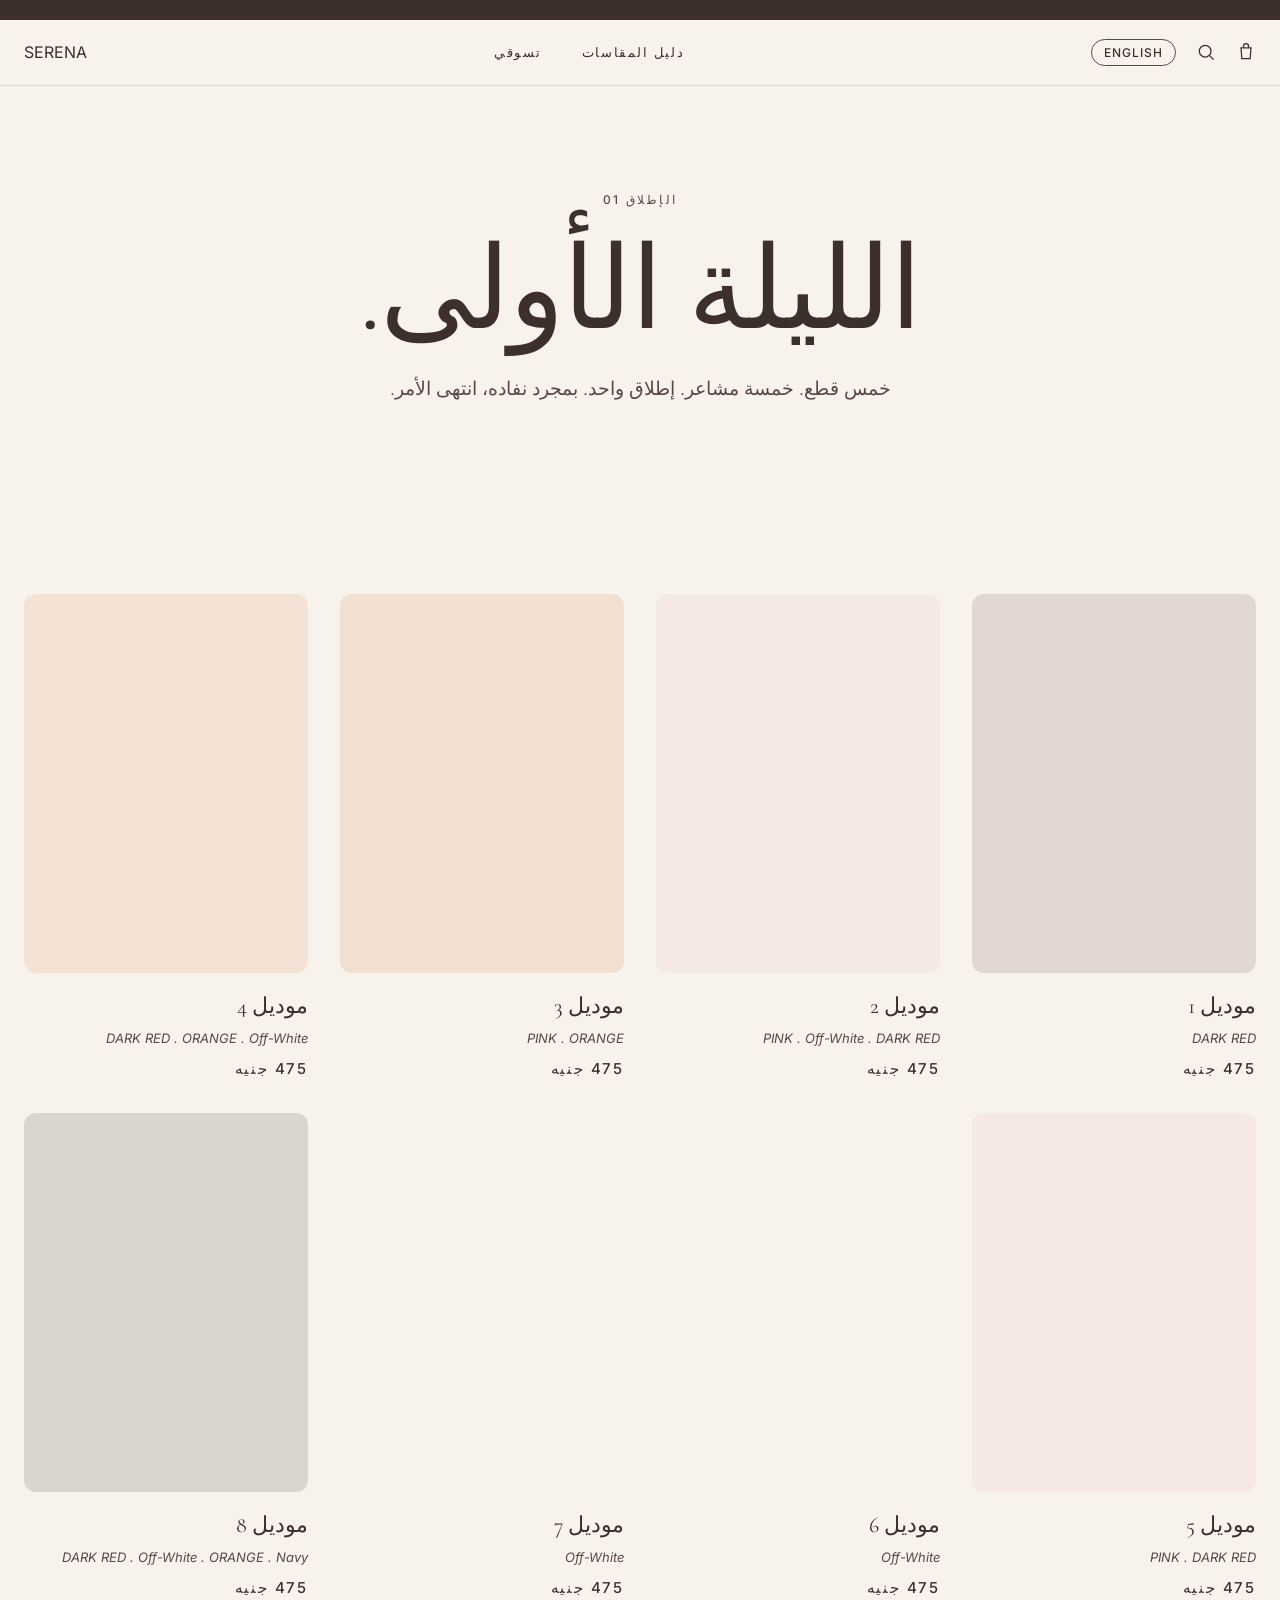
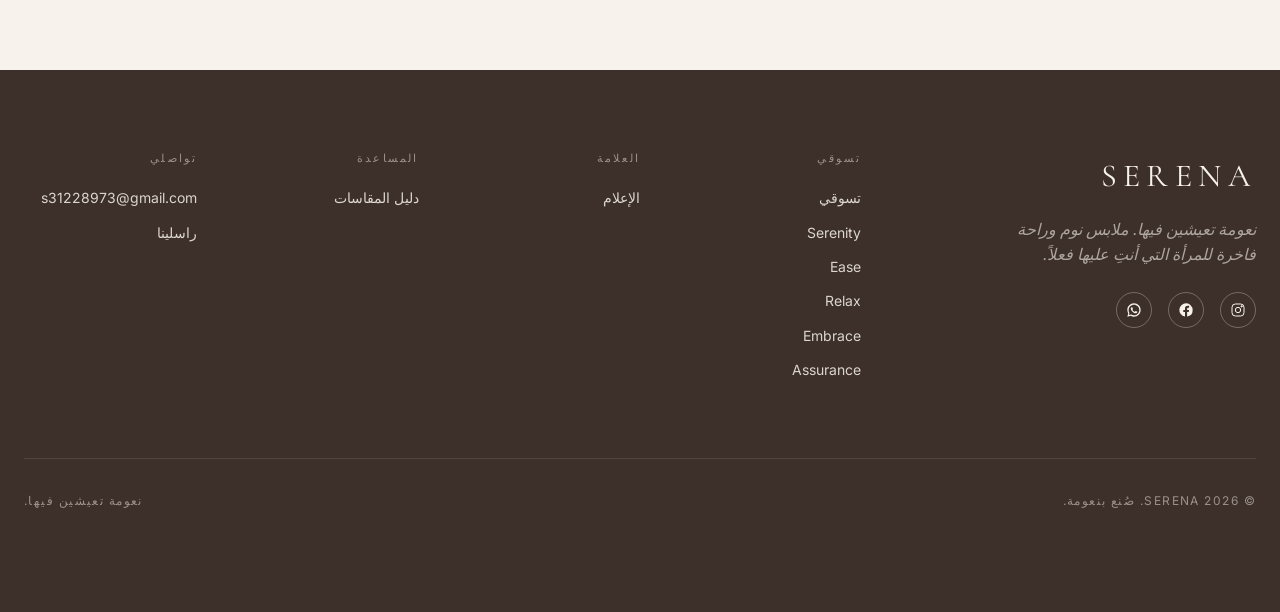
==== collections.html @ 930c895a "Add files via upload" ====
<!DOCTYPE html>
<html lang="ar" dir="rtl">
<head>
  <meta charset="UTF-8">
  <meta name="viewport" content="width=device-width, initial-scale=1.0">
  <title>Shop — SERENA | The First Night</title>
  <link rel="preconnect" href="https://fonts.googleapis.com">
  <link rel="preconnect" href="https://fonts.gstatic.com" crossorigin>
  <link href="https://fonts.googleapis.com/css2?family=Cormorant+Garamond:ital,wght@0,300;0,400;0,500;1,300;1,400&family=Inter:wght@300;400;500;600&display=swap" rel="stylesheet">
  <link rel="stylesheet" href="css/style.css">
</head>
<body>

  <div class="announce">
    <div class="announce__track">
    </div>
  </div>

  <nav class="nav">
    <div class="nav__inner">
      <a href="index.html" class="nav__logo">SERENA</a>
      <div class="nav__links">
        <a href="collections.html" style="color:var(--cocoa);font-weight:500" data-i18n="nav_shop"></a>
        <a href="size-guide.html" data-i18n="nav_size_guide"></a>
     
      </div>
      <div class="nav__actions">
        <button id="lang-toggle-btn" onclick="toggleLang()"></button>
        <svg class="nav__icon" viewBox="0 0 24 24" fill="none" stroke="currentColor" stroke-width="1.5"><circle cx="11" cy="11" r="7"/><path d="m21 21-4.35-4.35"/></svg>
        <a href="#" data-open-bag style="position:relative">
          <svg class="nav__icon" viewBox="0 0 24 24" fill="none" stroke="currentColor" stroke-width="1.5"><path d="M6 7h12l-1 13H7L6 7Z"/><path d="M9 7V5a3 3 0 0 1 6 0v2"/></svg>
          <span id="bag-count" style="display:none;position:absolute;top:-6px;right:-10px;background:var(--cocoa);color:var(--linen);width:18px;height:18px;border-radius:50%;font-size:10px;align-items:center;justify-content:center;">0</span>
        </a>
      </div>
    </div>
  </nav>

  <header class="coll-header">
    <div class="container">
      <span class="eyebrow" data-i18n="coll_page_eyebrow"></span>
      <h1 class="display" data-i18n="coll_page_h1"></h1>
      <p class="lede mx-auto text-center mt-md" data-i18n="coll_page_p"></p>
    </div>
  </header>

  <section class="container">
    <div class="filters"></div>

    <div class="products products--four">

      <a href="product.html?id=model1" class="product fade-up">
        <div class="product__media" style="background:#5B1A2E22;display:flex;align-items:center;justify-content:center;">
          <img src="images/model1-maroon-1.jpg" alt="موديل 1" style="width:100%;height:100%;object-fit:cover" onerror="this.style.display='none'">
        </div>
          <div class="product__name">موديل 1</div>
          <div class="product__mood"> DARK RED </div>
          <div class="product__price">475 جنيه</div>
        </a>

        <a href="product.html?id=model2" class="product fade-up">
          <div class="product__media" style="background:#E8A0B022;">
            <img src="images/model2-pink-1.jpg" alt="موديل 2" style="width:100%;height:100%;object-fit:cover" onerror="this.style.display='none'">
          </div>
          <div class="product__name">موديل 2</div>
          <div class="product__mood"> PINK . Off-White . DARK RED </div>
          <div class="product__price">475 جنيه</div>
        </a>

        <a href="product.html?id=model3" class="product fade-up">
          <div class="product__media" style="background:#C75B2A22;">
            <img src="images/model3-pink-1.jpg" alt="موديل 3" style="width:100%;height:100%;object-fit:cover" onerror="this.style.display='none'">
          </div>
          <div class="product__name">موديل 3</div>
          <div class="product__mood"> PINK . ORANGE </div>
          <div class="product__price">475 جنيه</div>
        </a>

        <a href="product.html?id=model4" class="product fade-up">
          <div class="product__media" style="background:#E07B3A22;">
            <img src="images/model4-maroon-1.jpg" alt="موديل 4" style="width:100%;height:100%;object-fit:cover" onerror="this.style.display='none'">
          </div>
          <div class="product__name">موديل 4</div>
          <div class="product__mood"> DARK RED . ORANGE . Off-White </div>
          <div class="product__price">475 جنيه</div>
        </a>

        <a href="product.html?id=model5" class="product fade-up">
          <div class="product__media" style="background:#E8A0B022;">
            <img src="images/model5-pink-1.jpg" alt="موديل 5" style="width:100%;height:100%;object-fit:cover" onerror="this.style.display='none'">
          </div>
          <div class="product__name">موديل 5</div>
          <div class="product__mood"> PINK . DARK RED </div>
          <div class="product__price">475 جنيه</div>
        </a>

        <a href="product.html?id=model6" class="product fade-up">
          <div class="product__media" style="background:#F5ECD722;">
            <img src="images/model6-offwhite-1.jpg" alt="موديل 6" style="width:100%;height:100%;object-fit:cover" onerror="this.style.display='none'">
          </div>
          <div class="product__name">موديل 6</div>
          <div class="product__mood"> Off-White </div>
          <div class="product__price">475 جنيه</div>
        </a>

        <a href="product.html?id=model7" class="product fade-up">
          <div class="product__media" style="background:#F5ECD722;">
            <img src="images/model7-offwhite-1.jpg" alt="موديل 7" style="width:100%;height:100%;object-fit:cover" onerror="this.style.display='none'">
          </div>
          <div class="product__name">موديل 7</div>
          <div class="product__mood"> Off-White </div>
          <div class="product__price">475 جنيه</div>
        </a>

        <a href="product.html?id=model8" class="product fade-up">
          <div class="product__media" style="background:#1A1A1A22;">
            <img src="images/model8-maroon-1.jpg" alt="موديل 8" style="width:100%;height:100%;object-fit:cover" onerror="this.style.display='none'">
          </div>
          <div class="product__name">موديل 8</div>
          <div class="product__mood"> DARK RED . Off-White . ORANGE . Navy </div>
          <div class="product__price">475 جنيه</div>
        </a>


    
  </section>

  

  <!-- FOOTER -->
  <footer class="footer">
    <div class="container">
      <div class="footer__grid">
        <div class="footer__brand">
          <div class="footer__brand-name">SERENA</div>
          <p class="footer__tagline" data-i18n="footer_tagline"></p>
          <div class="footer__social">
            <a href="https://www.instagram.com/serena.official1" aria-label="Instagram" target="_blank">
              <svg width="16" height="16" viewBox="0 0 24 24" fill="none" stroke="currentColor" stroke-width="1.5">
                <rect x="3" y="3" width="18" height="18" rx="5"/>
                <circle cx="12" cy="12" r="4"/>
                <circle cx="17.5" cy="6.5" r="1" fill="currentColor"/>
              </svg>
            </a>
            <a href="https://www.facebook.com/serena.official1" aria-label="Facebook" target="_blank">
              <svg width="16" height="16" viewBox="0 0 24 24" fill="currentColor">
                <path d="M22 12a10 10 0 1 0-11.5 9.9v-7H7.9V12h2.6V9.8c0-2.6 1.5-4 3.9-4 1.1 0 2.3.2 2.3.2v2.5h-1.3c-1.3 0-1.7.8-1.7 1.6V12h2.9l-.5 2.9h-2.4v7A10 10 0 0 0 22 12Z"/>
              </svg>
            </a>
            <a href="https://wa.me/201037811655" aria-label="WhatsApp" target="_blank">
        <svg width="16" height="16" viewBox="0 0 24 24" fill="currentColor">
          <path d="M12 2C6.48 2 2 6.48 2 12c0 1.85.5 3.58 1.36 5.07L2 22l5.07-1.33A9.94 9.94 0 0 0 12 22c5.52 0 10-4.48 10-10S17.52 2 12 2Zm0 18c-1.6 0-3.1-.44-4.38-1.2l-.31-.18-3.01.79.8-2.93-.2-.32A7.94 7.94 0 0 1 4 12c0-4.41 3.59-8 8-8s8 3.59 8 8-3.59 8-8 8Zm4.4-5.6c-.24-.12-1.42-.7-1.64-.78-.22-.08-.38-.12-.54.12-.16.24-.62.78-.76.94-.14.16-.28.18-.52.06-.24-.12-1.01-.37-1.92-1.18-.71-.63-1.19-1.42-1.33-1.66-.14-.24-.02-.37.1-.49.11-.11.24-.28.36-.42.12-.14.16-.24.24-.4.08-.16.04-.3-.02-.42-.06-.12-.54-1.3-.74-1.78-.2-.47-.4-.4-.54-.41h-.46c-.16 0-.42.06-.64.3-.22.24-.84.82-.84 2s.86 2.32.98 2.48c.12.16 1.69 2.58 4.1 3.62.57.25 1.02.4 1.37.51.58.18 1.1.16 1.52.1.46-.07 1.42-.58 1.62-1.14.2-.56.2-1.04.14-1.14-.06-.1-.22-.16-.46-.28Z"/>
        </svg>
      </a>
          </div>
        </div>
        <div class="footer__col">
          <h4 data-i18n="footer_shop"></h4>
          <ul>
            <li><a href="collections.html" data-i18n="footer_shop"></a></li>
            <li><a href="collections.html">Serenity</a></li>
            <li><a href="collections.html">Ease</a></li>
            <li><a href="collections.html">Relax</a></li>
            <li><a href="collections.html">Embrace</a></li>
            <li><a href="collections.html">Assurance</a></li>
          </ul>
        </div>
        <div class="footer__col">
          <h4 data-i18n="footer_brand"></h4>
          <ul>
           
            <li><a href="#" data-i18n="footer_press"></a></li>
          </ul>
        </div>
        <div class="footer__col">
          <h4 data-i18n="footer_help"></h4>
          <ul>
          
            <li><a href="size-guide.html" data-i18n="footer_size"></a></li>
            
          </ul>
        </div>
        <div class="footer__col">
          <h4 data-i18n="footer_contact"></h4>
          <ul>
            <li><a href="mailto:s31228973@gmail.com">s31228973@gmail.com</a></li>
            <li><a href="#" data-i18n="footer_dm"></a></li>
          </ul>
        </div>
      </div>
      <div class="footer__bottom">
        <div data-i18n="footer_copy"></div>
        <div data-i18n="footer_sub"></div>
      </div>
    </div>
  </footer>

  <!-- BAG DRAWER -->
  <div class="drawer__overlay" id="drawer-overlay"></div>
  <aside class="drawer" id="drawer">
    <div class="drawer__head">
      <h3 data-i18n="bag_title"></h3>
      <button class="drawer__close" id="drawer-close">✕</button>
    </div>
    <div class="drawer__body" id="drawer-body"></div>
    <div class="drawer__foot" id="drawer-foot">
      <div class="drawer__total"><span data-i18n="bag_subtotal"></span><span id="drawer-total">$0</span></div>
      <a href="#" class="btn btn--primary" data-i18n="bag_checkout"></a>
    </div>
  </aside>

  <div class="toast" id="toast"></div>

  <script src="js/lang.js"></script>
  <script src="js/main.js"></script>
</body>
</html>
---- css/style.css ----
/* =============================================
   SERENA — Brand Stylesheet
   Premium sleepwear & loungewear for women.
   ============================================= */

/* ---------- TOKENS ---------- */
:root {
  --cocoa: #3D2F2A;
  --cocoa-soft: #5A4842;
  --sand: #E8DCC4;
  --linen: #F7F3EC;
  --warm-beige: #C9A87C;
  --accent-gold: #D4A574;
  --white: #FFFFFF;
  --border: rgba(61, 47, 42, 0.12);
  --shadow-sm: 0 2px 8px rgba(61, 47, 42, 0.04);
  --shadow-md: 0 8px 24px rgba(61, 47, 42, 0.08);
  --shadow-lg: 0 20px 60px rgba(61, 47, 42, 0.12);

  --font-display: 'Cormorant Garamond', 'Times New Roman', serif;
  --font-body: 'Inter', -apple-system, BlinkMacSystemFont, sans-serif;

  --tracking-wide: 0.12em;
  --tracking-wider: 0.2em;

  --radius-sm: 4px;
  --radius-md: 12px;
  --radius-pill: 999px;

  --t-fast: 200ms ease;
  --t-base: 400ms ease;
  --t-slow: 700ms ease;
}

/* ---------- RESET ---------- */
*, *::before, *::after { box-sizing: border-box; margin: 0; padding: 0; }
html { scroll-behavior: smooth; }
body {
  font-family: var(--font-body);
  font-weight: 400;
  font-size: 16px;
  line-height: 1.6;
  color: var(--cocoa);
  background: var(--linen);
  -webkit-font-smoothing: antialiased;
  -moz-osx-font-smoothing: grayscale;
}
img, svg { max-width: 100%; display: block; }
a { color: inherit; text-decoration: none; }
button { font-family: inherit; cursor: pointer; border: none; background: none; }
input, select, textarea { font-family: inherit; font-size: inherit; }
ul, ol { list-style: none; }

/* ---------- TYPOGRAPHY ---------- */
.display, .h1, .h2, .h3 {
  font-family: var(--font-display);
  font-weight: 300;
  line-height: 1.1;
  letter-spacing: -0.01em;
}
.display { font-size: clamp(56px, 9vw, 120px); font-weight: 300; }
.h1 { font-size: clamp(40px, 6vw, 80px); }
.h2 { font-size: clamp(32px, 4.5vw, 56px); }
.h3 { font-size: clamp(24px, 3vw, 36px); }

.eyebrow {
  font-family: var(--font-body);
  font-size: 12px;
  font-weight: 500;
  text-transform: uppercase;
  letter-spacing: var(--tracking-wider);
  color: var(--cocoa-soft);
  display: inline-block;
  margin-bottom: 20px;
}

.lede {
  font-size: clamp(17px, 1.5vw, 20px);
  line-height: 1.7;
  color: var(--cocoa-soft);
  font-weight: 300;
  max-width: 640px;
}

.serif-italic { font-style: italic; font-weight: 400; }

/* ---------- LAYOUT ---------- */
.container {
  width: 100%;
  max-width: 1280px;
  margin: 0 auto;
  padding: 0 24px 70px;
}
.container--narrow { max-width: 880px; }
.section { padding: clamp(64px, 10vw, 140px) 0; }
.section--tight { padding: clamp(48px, 7vw, 96px) 0; }
.text-center { text-align: center; }
.mx-auto { margin-left: auto; margin-right: auto; }

/* ---------- ANNOUNCEMENT BAR ---------- */
.announce {
  background: var(--cocoa);
  color: var(--linen);
  font-size: 12px;
  letter-spacing: var(--tracking-wide);
  text-align: center;
  padding: 10px 16px;
  overflow: hidden;
  position: relative;
}
.announce__track {
  display: flex;
  gap: 80px;
  animation: scrollAnnounce 30s linear infinite;
  white-space: nowrap;
}
.announce__track span { display: inline-block; }
@keyframes scrollAnnounce {
  from { transform: translateX(0); }
  to { transform: translateX(-50%); }
}

/* ---------- NAV ---------- */
.nav {
  position: sticky;
  top: 0;
  z-index: 50;
  background: rgba(247, 243, 236, 0.85);
  backdrop-filter: blur(12px);
  -webkit-backdrop-filter: blur(12px);
  border-bottom: 1px solid var(--border);
}
.nav__inner {
  display: flex;
  align-items: center;
  justify-content: space-between;
  padding: 18px 24px;
  max-width: 1440px;
  margin: 0 auto;
}
.nav__logo {
  display: flex;
  align-items: center;
}

.nav__logo img {
  height: 80px;
  width: auto;
}
.nav__links {
  display: flex;
  gap: 40px;
  font-size: 13px;
  letter-spacing: var(--tracking-wide);
  text-transform: uppercase;
}
.nav__links a { position: relative; padding: 4px 0; }
.nav__links a::after {
  content: '';
  position: absolute;
  bottom: -2px;
  left: 0;
  width: 0;
  height: 1px;
  background: var(--cocoa);
  transition: width var(--t-base);
}
.nav__links a:hover::after { width: 100%; }
.nav__actions {
  display: flex;
  gap: 20px;
  align-items: center;
}
.nav__icon {
  width: 20px;
  height: 20px;
  cursor: pointer;
  transition: opacity var(--t-fast);
}
.nav__icon:hover { opacity: 0.6; }
.nav__mobile-toggle { display: none; }

@media (max-width: 768px) {
  .nav__mobile-toggle {
    display: flex;
    flex-direction: column;
    gap: 4px;
  }
  .nav__mobile-toggle span {
    width: 20px;
    height: 1.5px;
    background: var(--cocoa);
    transition: transform var(--t-base);
  }
}

/* ---------- BUTTONS ---------- */
.btn {
  display: inline-flex;
  align-items: center;
  justify-content: center;
  gap: 8px;
  padding: 14px 32px;
  font-family: var(--font-body);
  font-size: 13px;
  font-weight: 500;
  letter-spacing: var(--tracking-wide);
  text-transform: uppercase;
  border-radius: var(--radius-pill);
  cursor: pointer;
  transition: all var(--t-base);
  border: 1px solid transparent;
}
.btn--primary {
  background: var(--cocoa);
  color: var(--linen);
}
.btn--primary:hover {
  background: var(--cocoa-soft);
  transform: translateY(-1px);
  box-shadow: var(--shadow-md);
}
.btn--ghost {
  background: transparent;
  color: var(--cocoa);
  border-color: var(--cocoa);
}
.btn--ghost:hover {
  background: var(--cocoa);
  color: var(--linen);
}
.btn--link {
  padding: 6px 0;
  background: transparent;
  color: var(--cocoa);
  border: none;
  border-bottom: 1px solid var(--cocoa);
  border-radius: 0;
  text-transform: uppercase;
}
.btn--lg { padding: 18px 44px; font-size: 14px; }

/* ---------- HERO ---------- */
.hero {
  position: relative;
  min-height: 92vh;
  display: flex;
  align-items: center;
  overflow: hidden;
  background: var(--linen);
}
.hero__bg {
  position: absolute;
  inset: 0;
  z-index: 0;
}
.hero__bg svg { width: 100%; height: 100%; }
.hero__content {
  position: relative;
  z-index: 2;
  max-width: 720px;
  padding: 80px 0;
}
.hero__eyebrow { color: var(--warm-beige); }
.hero__actions {
  display: flex;
  gap: 16px;
  margin-top: 40px;
  flex-wrap: wrap;
}
.hero__scroll {
  position: absolute;
  bottom: 40px;
  left: 50%;
  transform: translateX(-50%);
  font-size: 11px;
  letter-spacing: var(--tracking-wider);
  text-transform: uppercase;
  color: var(--cocoa-soft);
  z-index: 2;
  display: flex;
  flex-direction: column;
  align-items: center;
  gap: 8px;
  opacity: 0.7;
}
.hero__scroll-line {
  width: 1px;
  height: 40px;
  background: var(--cocoa);
  animation: scrollLine 2s ease-in-out infinite;
  transform-origin: top;
}
@keyframes scrollLine {
  0%, 100% { transform: scaleY(0.4); }
  50% { transform: scaleY(1); }
}

/* ---------- MARQUEE / KEYWORDS ---------- */
.keywords {
  background: var(--sand);
  padding: 24px 0;
  overflow: hidden;
  border-top: 1px solid var(--border);
  border-bottom: 1px solid var(--border);
}
.keywords__track {
  display: flex;
  gap: 60px;
  animation: scrollKeywords 40s linear infinite;
  white-space: nowrap;
  font-family: var(--font-display);
  font-size: 32px;
  font-style: italic;
  color: var(--cocoa);
  font-weight: 300;
}
.keywords__track span { display: inline-block; padding: 0 30px; }
.keywords__dot {
  display: inline-block;
  width: 6px;
  height: 6px;
  border-radius: 50%;
  background: var(--warm-beige);
  vertical-align: middle;
  margin: 0 30px;
}
@keyframes scrollKeywords {
  from { transform: translateX(0); }
  to { transform: translateX(-50%); }
}

/* ---------- PROMISES / FIVE WORDS ---------- */
.promises {
  background: var(--linen);
}
.promises__grid {
  display: grid;
  grid-template-columns: repeat(5, 1fr);
  gap: 24px;
  margin-top: 80px;
}
.promise {
  text-align: center;
  padding: 32px 16px;
  position: relative;
}
.promise__num {
  font-family: var(--font-display);
  font-size: 14px;
  letter-spacing: var(--tracking-wider);
  color: var(--warm-beige);
  margin-bottom: 16px;
}
.promise__word {
  font-family: var(--font-display);
  font-size: 28px;
  font-weight: 400;
  margin-bottom: 12px;
  font-style: italic;
}
.promise__desc {
  font-size: 13px;
  color: var(--cocoa-soft);
  line-height: 1.6;
}
@media (max-width: 768px) {
  .promises__grid { grid-template-columns: repeat(2, 1fr); gap: 16px; }
  .promise__word { font-size: 22px; }
}

/* ---------- COLLECTIONS / PRODUCTS ---------- */
.products {
  display: grid;
  grid-template-columns: repeat(3, 1fr);
  gap: 32px;
  margin-top: 60px;
}
.products--four { grid-template-columns: repeat(4, 1fr); }
@media (max-width: 900px) {
  .products { grid-template-columns: repeat(2, 1fr); gap: 20px; }
}
@media (max-width: 540px) {
  .products, .products--four { grid-template-columns: repeat(2, 1fr); gap: 14px; }
}
.product {
  position: relative;
  cursor: pointer;
  transition: transform var(--t-base);
}
.product:hover { transform: translateY(-4px); }
.product__media {
  aspect-ratio: 3/4;
  background: var(--sand);
  border-radius: var(--radius-md);
  overflow: hidden;
  position: relative;
  margin-bottom: 16px;
}
.product__media svg { width: 100%; height: 100%; transition: transform var(--t-slow); }
.product:hover .product__media svg { transform: scale(1.04); }
.product__tag {
  position: absolute;
  top: 12px;
  left: 12px;
  background: var(--cocoa);
  color: var(--linen);
  font-size: 10px;
  letter-spacing: var(--tracking-wide);
  text-transform: uppercase;
  padding: 6px 10px;
  border-radius: var(--radius-pill);
  z-index: 2;
}
.product__name {
  font-family: var(--font-display);
  font-size: 22px;
  font-weight: 400;
  margin-bottom: 4px;
}
.product__mood {
  font-size: 13px;
  color: var(--cocoa-soft);
  font-style: italic;
  margin-bottom: 8px;
}
.product__price {
  font-size: 15px;
  letter-spacing: var(--tracking-wide);
  font-weight: 500;
}
.product__quick {
  position: absolute;
  bottom: 80px;
  left: 12px;
  right: 12px;
  opacity: 0;
  transform: translateY(8px);
  transition: all var(--t-base);
  z-index: 2;
}
.product:hover .product__quick { opacity: 1; transform: translateY(0); }

/* ---------- STORY TEASER (split) ---------- */
.split {
  display: grid;
  grid-template-columns: 1fr 1fr;
  gap: 80px;
  align-items: center;
}
@media (max-width: 900px) { .split { grid-template-columns: 1fr; gap: 40px; } }
.split__media {
  aspect-ratio: 4/5;
  background: var(--sand);
  border-radius: var(--radius-md);
  overflow: hidden;
  position: relative;
}
.split__media svg { width: 100%; height: 100%; }
.split__copy h2 { margin-bottom: 24px; }
.split__copy .lede { margin-bottom: 32px; }

/* ---------- PROMISE STRIP ---------- */
.pstrip {
  background: var(--sand);
  padding: 64px 0;
}
.pstrip__grid {
  display: grid;
  grid-template-columns: repeat(4, 1fr);
  gap: 32px;
}
@media (max-width: 768px) { .pstrip__grid { grid-template-columns: repeat(2, 1fr); gap: 24px; } }
.pstrip__item { text-align: center; }
.pstrip__icon {
  width: 40px;
  height: 40px;
  margin: 0 auto 16px;
  color: var(--cocoa);
}
.pstrip__title {
  font-family: var(--font-display);
  font-size: 18px;
  margin-bottom: 6px;
}
.pstrip__sub { font-size: 13px; color: var(--cocoa-soft); }

/* ---------- NEWSLETTER ---------- */
.newsletter {
  background: var(--cocoa);
  color: var(--linen);
  padding: 100px 0;
  text-align: center;
}
.newsletter h2 { color: var(--linen); margin-bottom: 16px; }
.newsletter p { color: rgba(247, 243, 236, 0.75); margin-bottom: 40px; max-width: 500px; margin-left: auto; margin-right: auto; }
.newsletter__form {
  display: flex;
  gap: 0;
  max-width: 480px;
  margin: 0 auto;
  border: 1px solid rgba(247, 243, 236, 0.3);
  border-radius: var(--radius-pill);
  overflow: hidden;
}
.newsletter__input {
  flex: 1;
  background: transparent;
  border: none;
  color: var(--linen);
  padding: 16px 24px;
  outline: none;
}
.newsletter__input::placeholder { color: rgba(247, 243, 236, 0.5); }
.newsletter__submit {
  background: var(--linen);
  color: var(--cocoa);
  padding: 16px 28px;
  font-size: 12px;
  letter-spacing: var(--tracking-wide);
  text-transform: uppercase;
  font-weight: 500;
  transition: background var(--t-base);
}
.newsletter__submit:hover { background: var(--sand); }

/* ---------- FOOTER ---------- */
.footer {
  background: var(--cocoa);
  color: var(--linen);
  padding: 80px 0 32px;
}
.footer__grid {
  display: grid;
  grid-template-columns: 2fr 1fr 1fr 1fr 1fr;
  gap: 48px;
  margin-bottom: 64px;
}
@media (max-width: 768px) {
  .footer__grid { grid-template-columns: 1fr 1fr; gap: 32px; }
}
.footer__brand-name {
  font-family: var(--font-display);
  font-size: 32px;
  font-weight: 400;
  letter-spacing: var(--tracking-wider);
  margin-bottom: 16px;
}
.footer__tagline {
  font-style: italic;
  color: rgba(247, 243, 236, 0.6);
  margin-bottom: 24px;
  max-width: 280px;
}
.footer__social { display: flex; gap: 16px; }
.footer__social a {
  width: 36px;
  height: 36px;
  border-radius: 50%;
  border: 1px solid rgba(247, 243, 236, 0.3);
  display: flex;
  align-items: center;
  justify-content: center;
  transition: all var(--t-base);
}
.footer__social a:hover { background: var(--linen); color: var(--cocoa); border-color: var(--linen); }
.footer__col h4 {
  font-size: 11px;
  letter-spacing: var(--tracking-wider);
  text-transform: uppercase;
  margin-bottom: 20px;
  font-weight: 500;
  color: rgba(247, 243, 236, 0.5);
}
.footer__col ul li { margin-bottom: 12px; font-size: 14px; }
.footer__col ul li a { color: rgba(247, 243, 236, 0.85); transition: color var(--t-fast); }
.footer__col ul li a:hover { color: var(--linen); }
.footer__bottom {
  border-top: 1px solid rgba(247, 243, 236, 0.1);
  padding-top: 32px;
  display: flex;
  justify-content: space-between;
  align-items: center;
  flex-wrap: wrap;
  gap: 16px;
  font-size: 12px;
  color: rgba(247, 243, 236, 0.5);
  letter-spacing: var(--tracking-wide);
}

/* ---------- PRODUCT DETAIL ---------- */
.pd {
  display: grid;
  grid-template-columns: 1.2fr 1fr;
  gap: 80px;
  padding: 60px 0;
}
@media (max-width: 900px) { .pd { grid-template-columns: 1fr; gap: 40px; } }
.pd__gallery {
  display: grid;
  grid-template-columns: 1fr;
  gap: 16px;
}
.pd__main-img {
  aspect-ratio: 4/5;
  background: var(--sand);
  border-radius: var(--radius-md);
  overflow: hidden;
}
.pd__main-img svg { width: 100%; height: 100%; }
.pd__thumbs {
  display: grid;
  grid-template-columns: repeat(4, 1fr);
  gap: 12px;
}
.pd__thumb {
  aspect-ratio: 1;
  background: var(--sand);
  border-radius: var(--radius-sm);
  overflow: hidden;
  cursor: pointer;
  border: 2px solid transparent;
  transition: border var(--t-fast);
}
.pd__thumb--active { border-color: var(--cocoa); }
.pd__thumb svg { width: 100%; height: 100%; }
.pd__info { padding-top: 20px; }
.pd__breadcrumbs {
  font-size: 12px;
  letter-spacing: var(--tracking-wide);
  text-transform: uppercase;
  color: var(--cocoa-soft);
  margin-bottom: 24px;
}
.pd__breadcrumbs a:hover { color: var(--cocoa); }
.pd__title {
  font-family: var(--font-display);
  font-size: clamp(36px, 4vw, 56px);
  font-weight: 400;
  margin-bottom: 8px;
}
.pd__price { font-size: 22px; margin-bottom: 24px; font-weight: 500; }
.pd__mood {
  font-style: italic;
  color: var(--cocoa-soft);
  font-size: 17px;
  margin-bottom: 32px;
  padding-bottom: 32px;
  border-bottom: 1px solid var(--border);
}
.pd__desc { line-height: 1.8; color: var(--cocoa-soft); margin-bottom: 32px; }
.pd__details {
  margin: 32px 0;
  padding: 24px 0;
  border-top: 1px solid var(--border);
  border-bottom: 1px solid var(--border);
}
.pd__details h4 {
  font-size: 12px;
  letter-spacing: var(--tracking-wider);
  text-transform: uppercase;
  margin-bottom: 16px;
  font-weight: 500;
}
.pd__details ul li {
  font-size: 14px;
  padding: 8px 0;
  display: flex;
  gap: 12px;
  color: var(--cocoa-soft);
}
.pd__details ul li::before {
  content: '·';
  color: var(--warm-beige);
  font-weight: 700;
}
.pd__options { margin: 32px 0; }
.pd__option-label {
  font-size: 12px;
  letter-spacing: var(--tracking-wider);
  text-transform: uppercase;
  margin-bottom: 12px;
}
.pd__sizes { display: flex; gap: 8px; flex-wrap: wrap; }
.pd__size {
  width: 48px;
  height: 48px;
  border-radius: 50%;
  border: 1px solid var(--border);
  background: transparent;
  font-size: 13px;
  transition: all var(--t-fast);
}
.pd__size:hover { border-color: var(--cocoa); }
.pd__size--active {
  background: var(--cocoa);
  color: var(--linen);
  border-color: var(--cocoa);
}
.pd__cta {
  width: 100%;
  margin-bottom: 12px;
}
.pd__wishlist {
  width: 100%;
  background: transparent;
  border: 1px solid var(--border);
  padding: 16px;
  border-radius: var(--radius-pill);
  font-size: 13px;
  letter-spacing: var(--tracking-wide);
  text-transform: uppercase;
  display: flex;
  align-items: center;
  justify-content: center;
  gap: 8px;
  transition: all var(--t-fast);
}
.pd__wishlist:hover { border-color: var(--cocoa); }

/* ---------- ABOUT PAGE ---------- */
.about-hero {
  padding: 120px 0 80px;
  text-align: center;
}
.about-hero .display { margin: 0 auto 24px; max-width: 900px; }
.about-hero .lede { margin: 0 auto; text-align: center; }
.about-section { padding: 80px 0; }
.about-section .split__copy { padding: 0 20px; }
.about-story {
  font-family: var(--font-display);
  font-size: clamp(20px, 2vw, 26px);
  line-height: 1.7;
  font-style: italic;
  font-weight: 300;
  color: var(--cocoa);
  max-width: 760px;
  margin: 0 auto;
  text-align: center;
}
.about-story p { margin-bottom: 24px; }

.values {
  display: grid;
  grid-template-columns: repeat(5, 1fr);
  gap: 24px;
  margin-top: 60px;
}
@media (max-width: 768px) { .values { grid-template-columns: 1fr; } }
.value {
  text-align: center;
  padding: 32px 16px;
}
.value__num {
  font-family: var(--font-display);
  font-size: 32px;
  color: var(--warm-beige);
  margin-bottom: 16px;
}
.value__title {
  font-family: var(--font-display);
  font-size: 22px;
  font-weight: 400;
  margin-bottom: 8px;
  font-style: italic;
}

/* ---------- COLLECTION HEADER ---------- */
.coll-header {
  text-align: center;
  padding: 100px 0 60px;
}
.coll-header .display { margin-bottom: 16px; }
.coll-header .lede { margin: 0 auto; }

.filters {
  display: flex;
  justify-content: center;
  gap: 24px;
  margin: 0 0 60px;
  flex-wrap: wrap;
}
.filter-btn {
  font-size: 12px;
  letter-spacing: var(--tracking-wide);
  text-transform: uppercase;
  color: var(--cocoa-soft);
  padding: 8px 16px;
  border-radius: var(--radius-pill);
  transition: all var(--t-fast);
}
.filter-btn--active, .filter-btn:hover {
  background: var(--cocoa);
  color: var(--linen);
}

/* ---------- BAG DRAWER ---------- */
.drawer {
  position: fixed;
  top: 0;
  right: -100%;
  width: 100%;
  max-width: 480px;
  height: 100vh;
  background: var(--linen);
  z-index: 100;
  transition: right var(--t-slow);
  display: flex;
  flex-direction: column;
  box-shadow: var(--shadow-lg);
}
.drawer--open { right: 0; }
.drawer__overlay {
  position: fixed;
  inset: 0;
  background: rgba(61, 47, 42, 0.4);
  z-index: 99;
  opacity: 0;
  pointer-events: none;
  transition: opacity var(--t-base);
}
.drawer__overlay--show { opacity: 1; pointer-events: auto; }
.drawer__head {
  padding: 24px;
  display: flex;
  justify-content: space-between;
  align-items: center;
  border-bottom: 1px solid var(--border);
}
.drawer__head h3 { font-family: var(--font-display); font-size: 24px; }
.drawer__close {
  width: 32px;
  height: 32px;
  display: flex;
  align-items: center;
  justify-content: center;
  font-size: 20px;
  color: var(--cocoa-soft);
}
.drawer__body {
  flex: 1;
  overflow-y: auto;
  padding: 24px;
}
.drawer__item {
  display: grid;
  grid-template-columns: 80px 1fr auto;
  gap: 16px;
  padding: 16px 0;
  border-bottom: 1px solid var(--border);
  align-items: center;
}
.drawer__item-img {
  width: 80px;
  height: 100px;
  background: var(--sand);
  border-radius: var(--radius-sm);
  overflow: hidden;
}
.drawer__item-img svg { width: 100%; height: 100%; }
.drawer__item-name { font-family: var(--font-display); font-size: 18px; }
.drawer__item-meta { font-size: 13px; color: var(--cocoa-soft); margin-top: 4px; }
.drawer__item-remove {
  font-size: 11px;
  color: var(--cocoa-soft);
  text-decoration: underline;
  margin-top: 8px;
}
.drawer__item-price { font-weight: 500; }
.drawer__empty {
  text-align: center;
  padding: 80px 24px;
  color: var(--cocoa-soft);
}
.drawer__empty p { margin-bottom: 24px; }
.drawer__foot {
  padding: 24px;
  border-top: 1px solid var(--border);
}
.drawer__total {
  display: flex;
  justify-content: space-between;
  margin-bottom: 16px;
  font-size: 18px;
  font-weight: 500;
}
.drawer__foot .btn { width: 100%; }

/* ---------- TOAST ---------- */
.toast {
  position: fixed;
  bottom: 24px;
  left: 50%;
  transform: translateX(-50%) translateY(100px);
  background: var(--cocoa);
  color: var(--linen);
  padding: 14px 24px;
  border-radius: var(--radius-pill);
  font-size: 14px;
  z-index: 200;
  opacity: 0;
  transition: all var(--t-base);
  box-shadow: var(--shadow-lg);
}
.toast--show { opacity: 1; transform: translateX(-50%) translateY(0); }

/* ---------- FADE-UP ANIMATION ---------- */
.fade-up {
  opacity: 0;
  transform: translateY(20px);
  transition: opacity 800ms ease, transform 800ms ease;
}
.fade-up.is-visible {
  opacity: 1;
  transform: translateY(0);
}

/* ---------- UTILITY ---------- */
.mt-0 { margin-top: 0 !important; }
.mt-sm { margin-top: 16px; }
.mt-md { margin-top: 32px; }
.mt-lg { margin-top: 64px; }
.mb-sm { margin-bottom: 16px; }
.mb-md { margin-bottom: 32px; }
.mb-lg { margin-bottom: 64px; }
.flex { display: flex; }
.flex-center { display: flex; align-items: center; justify-content: center; }
.gap-sm { gap: 16px; }
.gap-md { gap: 32px; }
.text-soft { color: var(--cocoa-soft); }

/* ---------- MOBILE ---------- */
@media (max-width: 540px) {
  .hero__content { padding: 60px 0; }
  .hero__actions .btn { flex: 1; }
  .newsletter__form { flex-direction: column; border-radius: var(--radius-md); }
  .newsletter__input { padding: 14px 20px; }
}
/* =============================================
   LANGUAGE TOGGLE
   ============================================= */
#lang-toggle-btn {
  font-family: var(--font-body, 'Inter', sans-serif);
  font-size: 12px;
  font-weight: 500;
  letter-spacing: 0.08em;
  text-transform: uppercase;
  background: transparent;
  border: 1px solid var(--cocoa-soft, #8B7355);
  color: var(--cocoa, #3D2F2A);
  padding: 5px 12px;
  border-radius: 20px;
  cursor: pointer;
  transition: background 0.2s, color 0.2s;
  white-space: nowrap;
}
#lang-toggle-btn:hover {
  background: var(--cocoa, #3D2F2A);
  color: var(--linen, #FAF7F2);
}

/* RTL global adjustments */
[dir="rtl"] .nav__inner {
  flex-direction: row-reverse;
}
[dir="rtl"] .nav__links {
  flex-direction: row-reverse;
}
[dir="rtl"] .nav__actions {
  flex-direction: row-reverse;
}
[dir="rtl"] .hero__content,
[dir="rtl"] .text-center {
  text-align: center;
}
[dir="rtl"] .pd__breadcrumbs {
  direction: rtl;
}
[dir="rtl"] .footer__grid {
  direction: rtl;
}
[dir="rtl"] .drawer {
  right: auto;
  left: -100%;
  transition: left var(--t-slow);
}
[dir="rtl"] .drawer--open {
  left: 0;
  right: auto;
}
[dir="rtl"] .split {
  flex-direction: row-reverse;
}
[dir="rtl"] .announce__track {
  animation-direction: reverse;
}
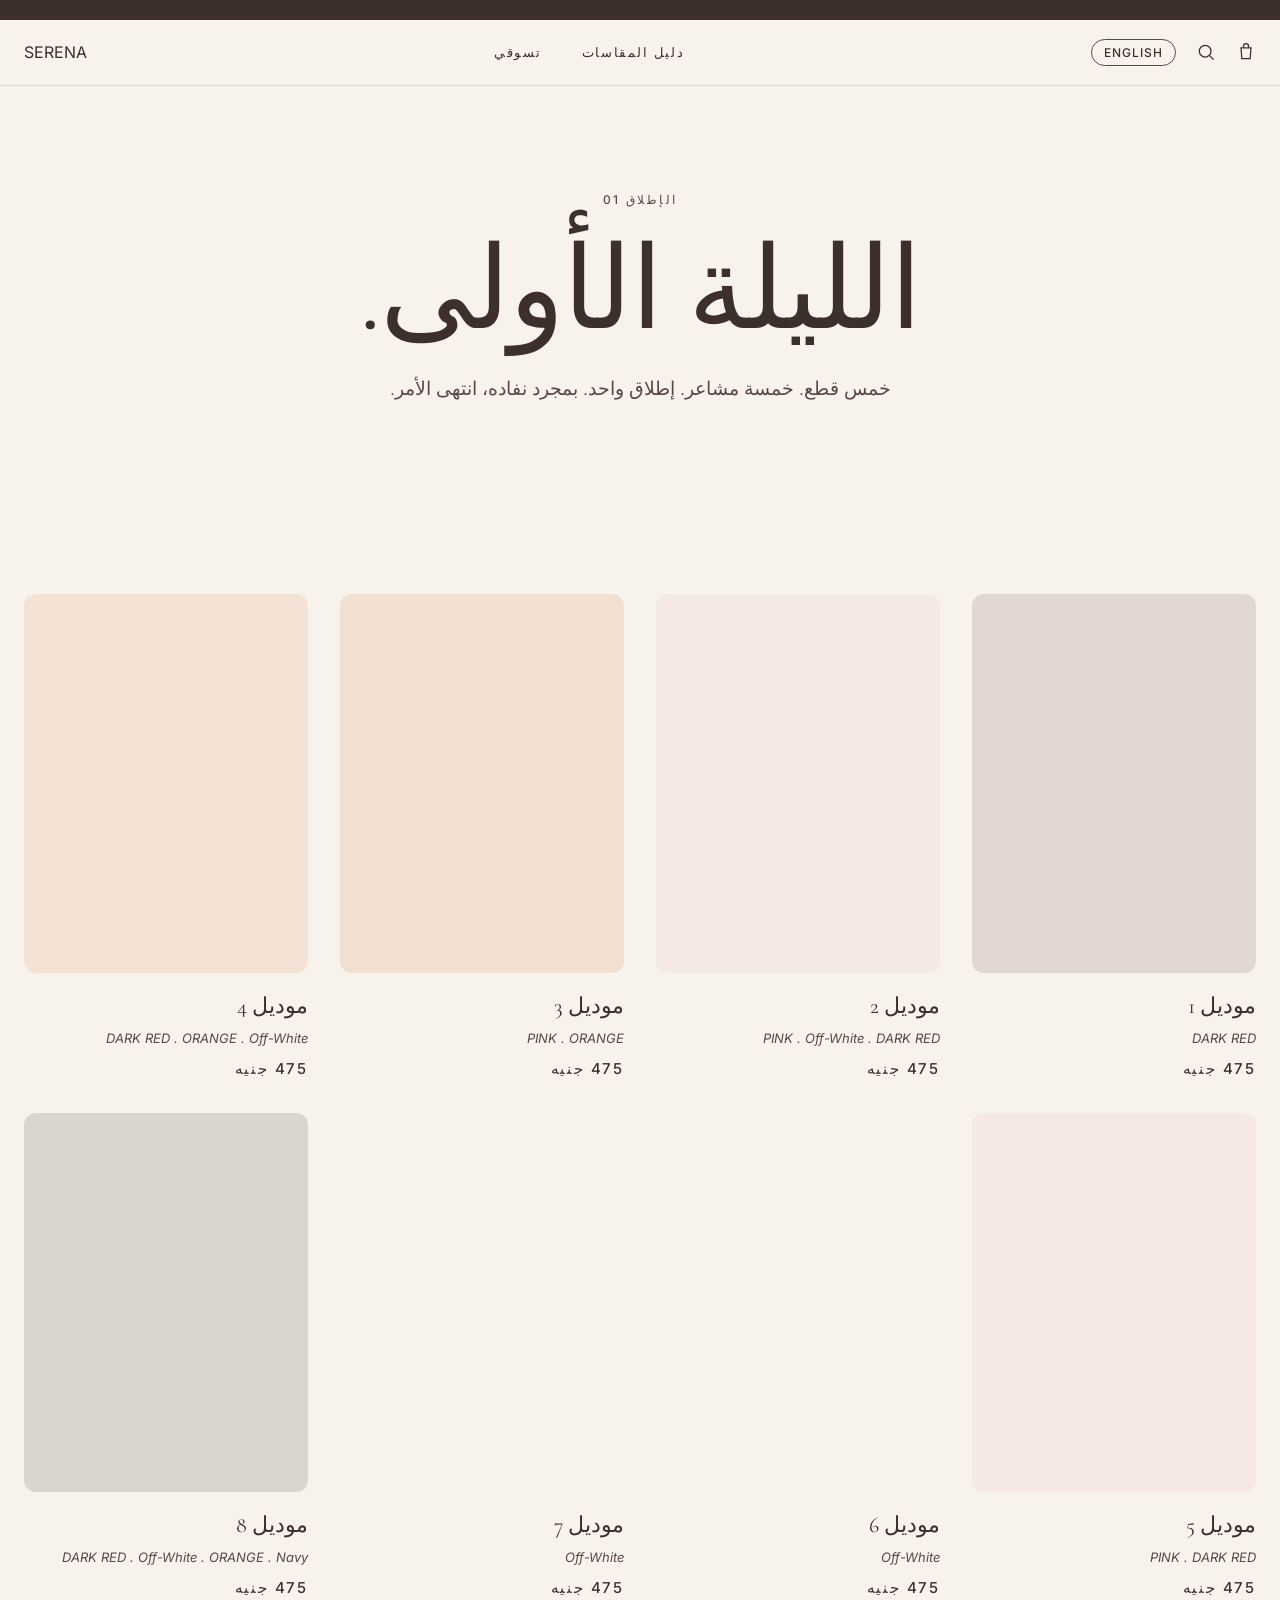
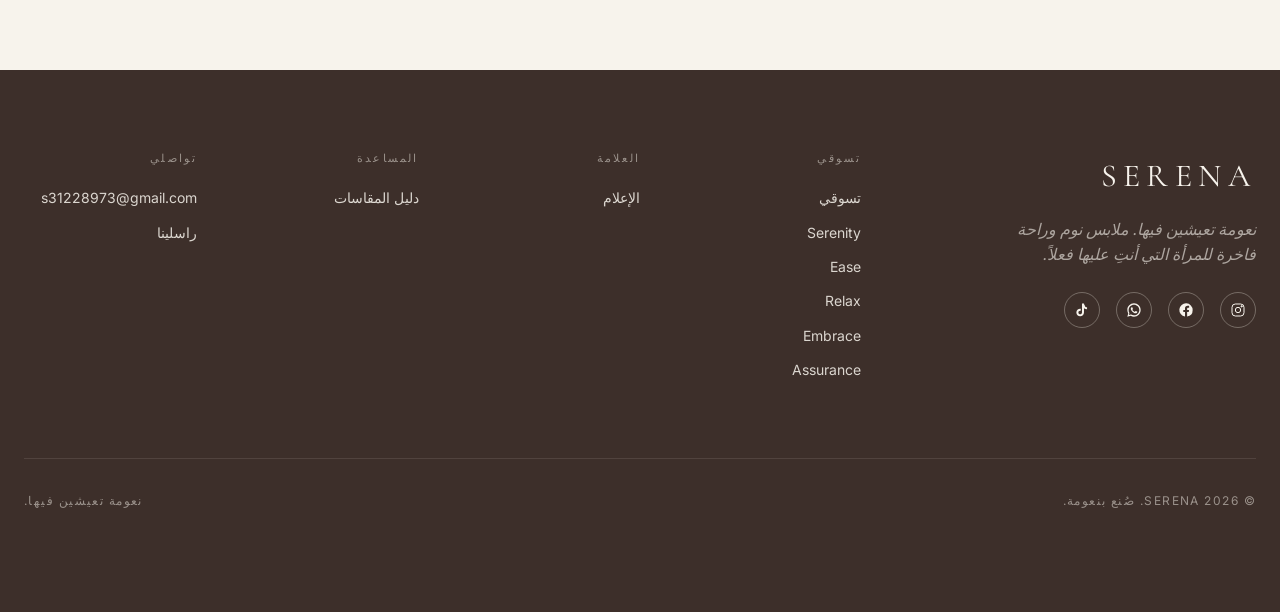
==== commit 919893ff: "Add files via upload" ====
--- a/collections.html
+++ b/collections.html
@@ -150,6 +150,11 @@
         <svg width="16" height="16" viewBox="0 0 24 24" fill="currentColor">
           <path d="M12 2C6.48 2 2 6.48 2 12c0 1.85.5 3.58 1.36 5.07L2 22l5.07-1.33A9.94 9.94 0 0 0 12 22c5.52 0 10-4.48 10-10S17.52 2 12 2Zm0 18c-1.6 0-3.1-.44-4.38-1.2l-.31-.18-3.01.79.8-2.93-.2-.32A7.94 7.94 0 0 1 4 12c0-4.41 3.59-8 8-8s8 3.59 8 8-3.59 8-8 8Zm4.4-5.6c-.24-.12-1.42-.7-1.64-.78-.22-.08-.38-.12-.54.12-.16.24-.62.78-.76.94-.14.16-.28.18-.52.06-.24-.12-1.01-.37-1.92-1.18-.71-.63-1.19-1.42-1.33-1.66-.14-.24-.02-.37.1-.49.11-.11.24-.28.36-.42.12-.14.16-.24.24-.4.08-.16.04-.3-.02-.42-.06-.12-.54-1.3-.74-1.78-.2-.47-.4-.4-.54-.41h-.46c-.16 0-.42.06-.64.3-.22.24-.84.82-.84 2s.86 2.32.98 2.48c.12.16 1.69 2.58 4.1 3.62.57.25 1.02.4 1.37.51.58.18 1.1.16 1.52.1.46-.07 1.42-.58 1.62-1.14.2-.56.2-1.04.14-1.14-.06-.1-.22-.16-.46-.28Z"/>
         </svg>
+        <a href="https://www.tiktok.com/@serena..official1?_r=1&_t=ZS-98Av37Vs2h0" aria-label="TikTok" target="_blank">
+        <svg width="16" height="16" viewBox="0 0 24 24" fill="currentColor">
+          <path d="M16.6 5.82c-1.02-.9-1.6-2.16-1.6-3.55h-3.02v13.5c0 1.5-1.22 2.72-2.72 2.72s-2.72-1.22-2.72-2.72 1.22-2.72 2.72-2.72c.3 0 .58.05.85.13v-3.06c-.28-.04-.56-.06-.85-.06-3.16 0-5.72 2.56-5.72 5.72s2.56 5.72 5.72 5.72 5.72-2.56 5.72-5.72V9.4a7.4 7.4 0 0 0 4.6 1.6V8c-1.02 0-1.95-.35-2.68-.94a4.83 4.83 0 0 1-.3-1.24Z"/>
+        </svg>
+      </a>
       </a>
           </div>
         </div>
